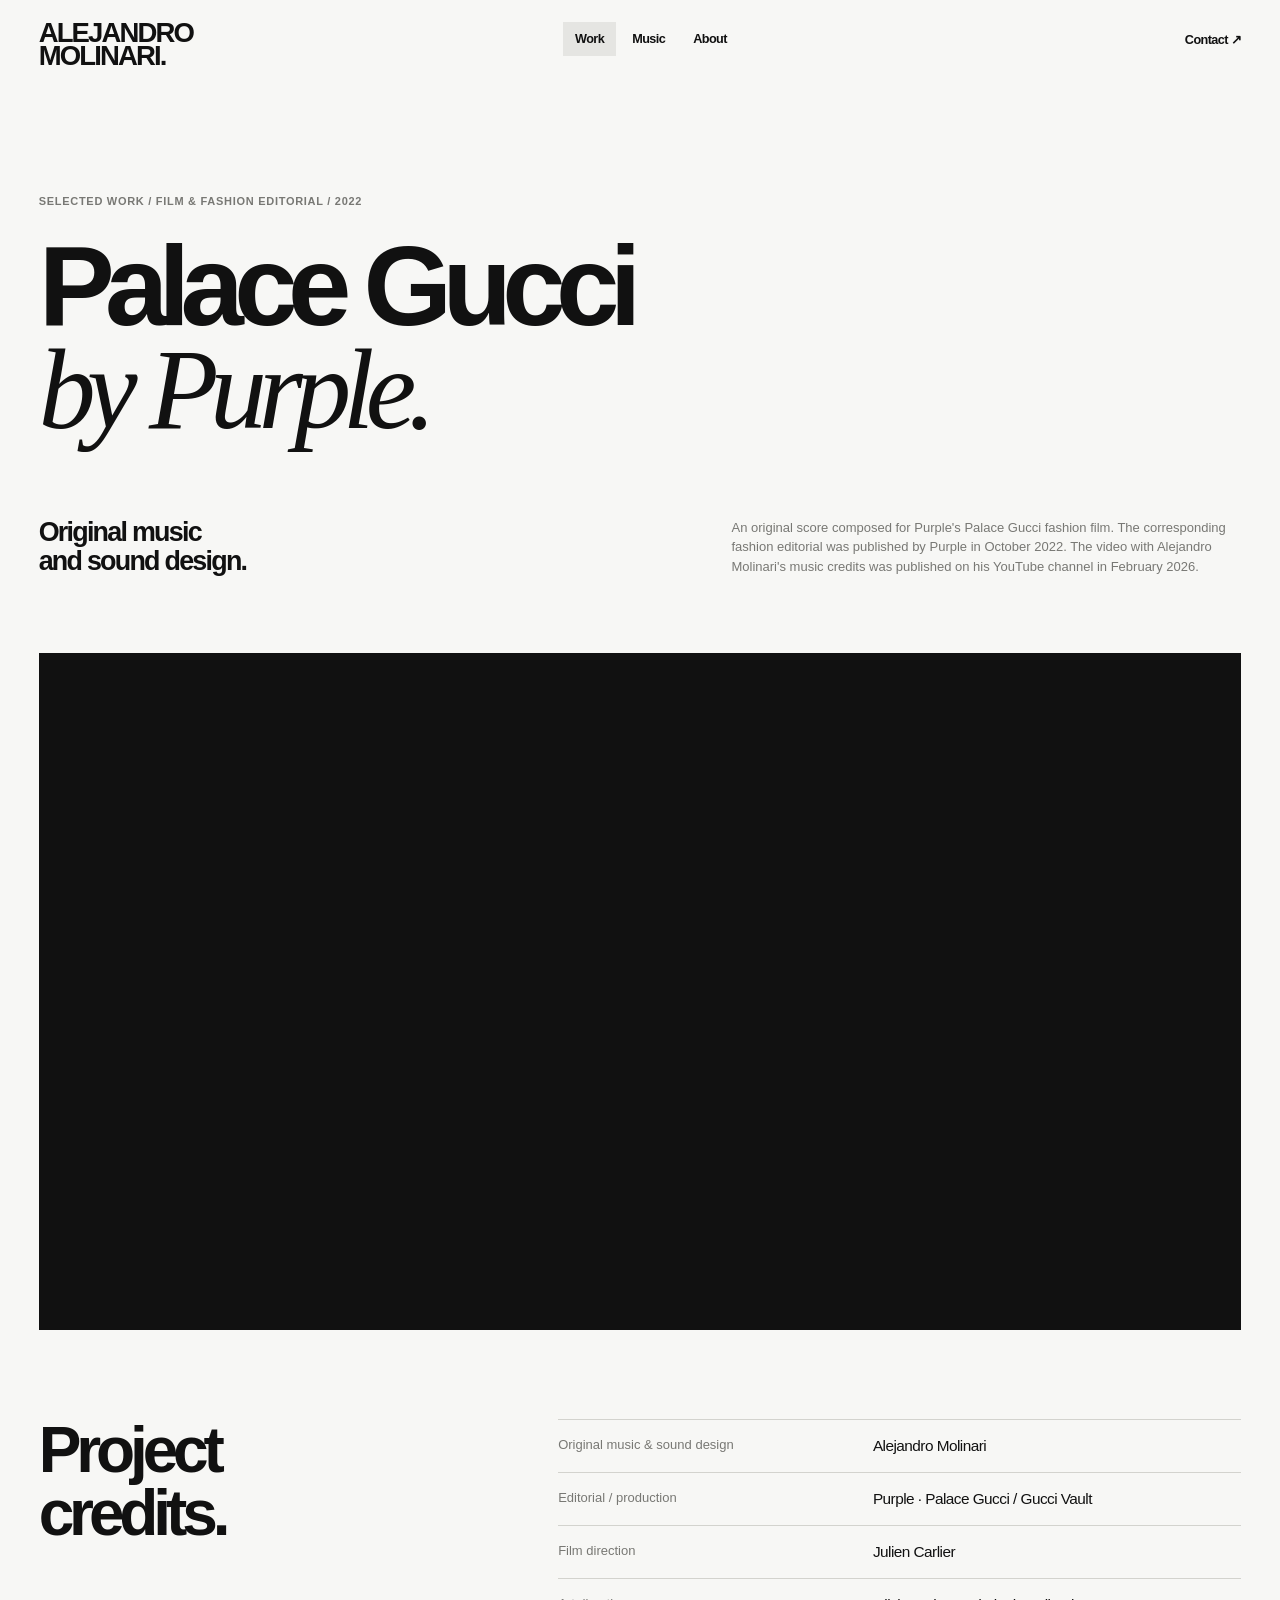
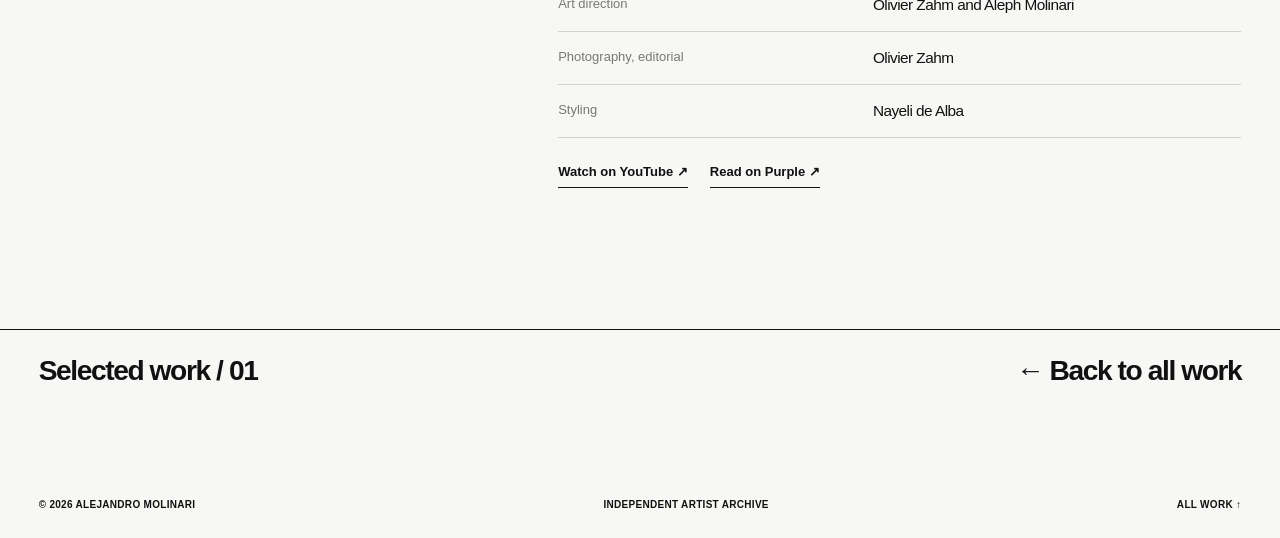
==== work/gucci-palace/index.html @ 015fc906 "Add Gucci and Victoria’s Secret film portfolios, 2026 Culto and Stay Low" ====
<!doctype html>
<html lang="en"><head>
<meta charset="utf-8"><meta name="viewport" content="width=device-width, initial-scale=1">
<meta name="theme-color" content="#f7f7f5"><title>Palace Gucci by Purple | Alejandro Molinari</title>
<meta name="description" content="Original music and sound design by Alejandro Molinari for the Palace Gucci by Purple fashion film.">
<link rel="icon" type="image/svg+xml" href="../../favicon.svg">
<link rel="stylesheet" href="../../styles.css">
</head><body>
<a class="skip-link" href="#main">Skip to content</a>
<header class="site-header"><a class="brand" href="../../#top">ALEJANDRO<br>MOLINARI<span class="brand-dot">.</span></a><nav class="main-nav" aria-label="Main navigation"><a class="nav-selected" href="../../#work">Work</a><a href="../../#music">Music</a><a href="../../#about">About</a></nav><a class="top-contact" href="../../#contact">Contact <span aria-hidden="true">↗</span></a></header>
<main id="main"><section class="detail-hero"><p class="detail-kicker">Selected work / Film &amp; fashion editorial / 2022</p><h1>Palace Gucci<br><span>by Purple.</span></h1><div class="detail-headline"><p>Original music<br>and sound design.</p><aside>An original score composed for Purple's Palace Gucci fashion film. The corresponding fashion editorial was published by Purple in October 2022. The video with Alejandro Molinari's music credits was published on his YouTube channel in February 2026.</aside></div></section>
<div class="detail-player"><iframe title="Palace Gucci by Purple — original music and sound design by Alejandro Molinari" src="https://www.youtube-nocookie.com/embed/DiAL4F3Uxm8?rel=0" loading="lazy" allow="accelerometer; encrypted-media; gyroscope; picture-in-picture; web-share" referrerpolicy="strict-origin-when-cross-origin" allowfullscreen></iframe></div>
<section class="detail-credit-wrap"><h2>Project<br>credits.</h2><div><dl class="detail-credit-list"><div><dt>Original music &amp; sound design</dt><dd>Alejandro Molinari</dd></div><div><dt>Editorial / production</dt><dd>Purple · Palace Gucci / Gucci Vault</dd></div><div><dt>Film direction</dt><dd>Julien Carlier</dd></div><div><dt>Art direction</dt><dd>Olivier Zahm and Aleph Molinari</dd></div><div><dt>Photography, editorial</dt><dd>Olivier Zahm</dd></div><div><dt>Styling</dt><dd>Nayeli de Alba</dd></div></dl><div class="detail-sources"><a href="https://www.youtube.com/watch?v=DiAL4F3Uxm8" rel="noopener noreferrer" target="_blank">Watch on YouTube ↗</a><a href="https://purple.fr/diary/palace-gucci-by-purple-for-gucci-vault-2/" rel="noopener noreferrer" target="_blank">Read on Purple ↗</a></div></div></section>
<div class="detail-return"><span>Selected work / 01</span><a href="../../#work">← Back to all work</a></div></main><footer class="site-footer"><span>© 2026 ALEJANDRO MOLINARI</span><span>INDEPENDENT ARTIST ARCHIVE</span><a href="../../#work">ALL WORK ↑</a></footer></body></html>
---- styles.css ----
/* ALEJANDRO MOLINARI · PERSONAL ARCHIVE · MOUTHWASH-INSPIRED EDITORIAL DIRECTION
   Neutral grotesk, open whitespace and edge-to-edge artwork; no third-party assets/fonts. */
:root{--paper:#f7f7f5;--ink:#111111;--muted:#787874;--line:#d3d3ce;--side:clamp(22px,3.02vw,58px);--gap:clamp(8px,.55vw,11px)}
*{box-sizing:border-box}html{scroll-behavior:smooth;scroll-padding-top:24px}body{margin:0;background:var(--paper);color:var(--ink);font-family:Arial,Helvetica,sans-serif;font-size:14px;-webkit-font-smoothing:antialiased}a{color:inherit;text-decoration:none}a:focus-visible,button:focus-visible{outline:2px solid #3030ec;outline-offset:4px}button{font:inherit}img{display:block;width:100%;height:100%;object-fit:cover}.skip-link{position:absolute;top:-5em;left:10px;background:var(--ink);color:white;padding:12px;z-index:100}.skip-link:focus{top:10px}.site-header{position:relative;z-index:3;display:grid;grid-template-columns:1.3fr 1fr .7fr;align-items:start;gap:24px;padding:22px var(--side) 0}.brand{display:inline-block;width:max-content;font-size:clamp(22px,2.15vw,38px);font-weight:900;letter-spacing:-.068em;line-height:.82}.brand-dot{color:var(--ink)}.main-nav{justify-self:start;display:flex;align-items:center;gap:4px}.main-nav a,.top-contact{font-size:clamp(12px,.99vw,16px);font-weight:750;letter-spacing:-.045em;padding:10px 12px}.main-nav a:hover,.main-nav a.nav-selected{background:#e5e5e2}.top-contact{justify-self:end;padding-right:0}.top-contact span{display:inline-block;transition:transform .2s}.top-contact:hover span{transform:translate(3px,-3px)}
.work-intro{padding:clamp(100px,11.25vw,190px) var(--side) clamp(116px,10.1vw,185px);display:grid;grid-template-columns:1.36fr 1fr .69fr;gap:24px;align-items:start;min-height:365px}.intro-title-block,.intro-description,.filters{min-width:0}.intro-overline{font-size:clamp(10px,.7vw,12px);font-weight:650;text-transform:uppercase;letter-spacing:.065em;color:var(--muted);margin:-26px 0 14px}.work-intro h1{font-size:clamp(28px,2.5vw,43px);font-weight:800;letter-spacing:-.075em;line-height:1;margin:0}.count{font-size:.33em;font-weight:500;letter-spacing:-.02em;vertical-align:top;padding-left:4px;color:var(--muted)}.intro-description{padding-top:0}.intro-description p{font-size:clamp(18px,1.65vw,28px);line-height:1.11;letter-spacing:-.065em;font-weight:650;margin:0 0 26px}.intro-description span{font-size:clamp(12px,.85vw,15px);color:#787873;letter-spacing:-.025em;line-height:1.35}.filters{display:grid;grid-template-columns:auto 1fr;gap:12px;font-size:12px}.filter-label{font-size:11px;font-weight:780}.filter-list{display:flex;flex-direction:column;align-items:flex-start;gap:0}.filter{border:0;background:none;color:#93938d;padding:0;margin-bottom:4px;cursor:pointer;line-height:1.15;text-align:left;font-size:clamp(13px,.96vw,16px);letter-spacing:-.03em}.filter:hover,.filter.active{color:#121212}.filter.active{font-weight:700}.filter.active::before{content:'● ';font-size:.62em;vertical-align:1px}
.work-section{padding:0 var(--side)}.project-grid{display:grid;grid-template-columns:repeat(3,minmax(0,1fr));column-gap:var(--gap);row-gap:clamp(46px,4.4vw,88px)}.project[hidden]{display:none!important}.project-media{width:100%;display:flex;position:relative;overflow:hidden;aspect-ratio:1.16;border-radius:1px;transition:background .2s}.project-media img{transition:transform .6s cubic-bezier(.2,.7,.2,1);object-position:center 44%}.project-media:hover img{transform:scale(1.035)}.media-arrow{display:block;position:absolute;right:18px;top:16px;color:white;font-size:26px;font-weight:400;opacity:0;transition:transform .2s,opacity .2s;filter:drop-shadow(0 1px 2px #1116)}.project-media:hover .media-arrow,.project-media:focus-visible .media-arrow{opacity:1;transform:translate(3px,-3px)}.image-caption{position:absolute;left:18px;bottom:17px;color:#ffffff;font-size:10px;letter-spacing:.08em;font-weight:700;text-shadow:0 2px 4px #0008}.project-info{padding:14px 3px 0;display:flex;justify-content:space-between;gap:16px}.project-info h2{margin:0 0 4px;font-size:clamp(15px,1.3vw,22px);letter-spacing:-.055em;line-height:1.08;font-weight:700}.project-info p{margin:0;color:var(--muted);font-size:clamp(11px,.85vw,14px);line-height:1.5}.project-info>span{font-size:clamp(10px,.7vw,13px);color:var(--muted);white-space:nowrap;flex:none;padding-top:3px}
.artwork-vogue{background:radial-gradient(circle at 82% 75%,#333f83 0,#172b62 35%,#111835 88%);color:#f4f3ec;flex-direction:column;justify-content:space-between;padding:28px 26px}.artwork-eyebrow{font-size:clamp(10px,.82vw,13px);font-weight:700;letter-spacing:.025em;line-height:1}.artwork-vogue-title{font-family:Georgia,'Times New Roman',serif;letter-spacing:-.07em;font-size:clamp(69px,7.8vw,144px);font-weight:400;line-height:.86;white-space:nowrap}.artwork-vogue-title span{display:inline-block;font-family:Arial,Helvetica,sans-serif;font-size:.21em;letter-spacing:-.06em;font-weight:700;vertical-align:top;margin-left:.3em}.artwork-footnote{font-size:clamp(10px,.7vw,13px);letter-spacing:.05em;line-height:1.35;font-weight:700}.artwork-purple{background:#d8dfc5;color:#131c0b;flex-direction:column;justify-content:space-between;padding:28px}.artwork-purple .artwork-eyebrow{font-size:clamp(11px,.78vw,14px)}.artwork-purple-number{font-weight:900;letter-spacing:-.11em;font-size:clamp(125px,14vw,275px);line-height:.8;white-space:nowrap;margin-left:-.04em}.artwork-purple-number span{display:block;margin-left:13%;}.artwork-purple-bottom{font-size:clamp(11px,1vw,16px);line-height:1.08;letter-spacing:-.045em;font-weight:800}.artwork-purple .media-arrow{color:#111}.artwork-culto{background:#f4f2ee;display:grid;place-items:center;padding:8% 19%}.artwork-culto img{object-fit:contain;filter:contrast(1.04)}.artwork-culto .media-arrow{color:#111;filter:none}.artwork-blue{background:#092f89}.artwork-blue img{object-position:center 42%}.artwork-red{background:#ff2109}.artwork-red img{object-position:center}.artwork-amber{background:#8d4408}.artwork-amber img{object-position:center 39%}.section-note{border-top:1px solid var(--line);padding:23px 0;margin-top:clamp(88px,8.9vw,140px);display:grid;grid-template-columns:1.36fr 1.69fr;gap:24px}.section-note span{font-size:11px;font-weight:800;letter-spacing:.035em}.section-note p{font-size:clamp(12px,.9vw,15px);color:var(--muted);line-height:1.4;margin:0;max-width:510px}
.horizontal-section{border-top:1px solid var(--ink);padding:26px var(--side) clamp(104px,10vw,190px);display:grid;grid-template-columns:1fr 1.5fr;gap:clamp(25px,4vw,80px)}.section-id>span{font-weight:800;font-size:12px;letter-spacing:.03em}.section-id h2{font-size:clamp(36px,5vw,86px);letter-spacing:-.089em;line-height:.98;margin:70px 0 0;font-weight:800}.section-intro{margin:68px 0 37px;font-size:clamp(17px,1.6vw,27px);font-weight:700;letter-spacing:-.055em}.music-list{border-top:1px solid var(--line)}.music-list a{display:grid;grid-template-columns:37px 1fr auto 24px;align-items:baseline;gap:8px;border-bottom:1px solid var(--line);padding:21px 0;transition:padding-left .2s}.music-list a:hover{padding-left:8px}.number{font-size:11px;color:var(--muted);vertical-align:baseline}.track-title{font-size:clamp(18px,1.75vw,31px);font-weight:650;letter-spacing:-.06em;line-height:1.1}.track-title small{font-size:.43em;color:var(--muted);font-weight:450;white-space:nowrap;letter-spacing:-.02em}.track-meta{font-size:12px;color:var(--muted);white-space:nowrap}.arrow{font-size:20px}.underlined-link{display:inline-flex;gap:60px;justify-content:space-between;padding:16px 0 7px;border-bottom:1px solid var(--ink);font-size:14px;font-weight:700;margin-top:40px}.about-content{padding-top:68px}.about-lead{margin:0 0 90px;max-width:900px;font-size:clamp(28px,3.55vw,60px);font-weight:650;letter-spacing:-.069em;line-height:1.08}.about-columns{display:grid;grid-template-columns:1fr 1fr;gap:40px}.about-columns p{font-size:clamp(15px,1.24vw,21px);letter-spacing:-.033em;line-height:1.4;margin:0}.about-columns a{text-decoration:underline;text-underline-offset:4px}
.contact-section{background:#111;color:#f7f7f5;padding:30px var(--side) 55px;margin-top:25px}.contact-top{display:flex;justify-content:space-between;font-size:11px;font-weight:780}.contact-section h2{font-size:clamp(100px,15.7vw,285px);font-weight:800;letter-spacing:-.11em;line-height:.9;margin:clamp(110px,10vw,200px) 0 clamp(110px,11vw,230px);white-space:nowrap}.contact-section h2 span{color:#b1b1ac}.contact-bottom{display:flex;justify-content:space-between;align-items:end;gap:30px}.contact-bottom p{font-size:clamp(18px,1.6vw,30px);letter-spacing:-.05em;line-height:1.1;font-weight:650;margin:0}.contact-list{display:grid;grid-template-columns:repeat(3,1fr);gap:clamp(24px,5vw,100px);font-size:15px;font-weight:650}.contact-list a{display:inline-flex;justify-content:space-between;gap:26px;border-bottom:1px solid #585853;padding-bottom:10px;min-width:130px}.contact-list a:hover{border-bottom-color:#f7f7f5}.site-footer{padding:22px var(--side) 28px;display:flex;justify-content:space-between;gap:20px;font-size:10px;font-weight:750;letter-spacing:.03em}.site-footer a:hover{text-decoration:underline}
@media(max-width:1050px){.site-header{grid-template-columns:1fr auto auto;gap:15px}.work-intro{grid-template-columns:1fr 1fr .65fr}.artwork-vogue{padding:17px}.artwork-vogue-title{font-size:clamp(62px,8vw,99px)}.artwork-purple{padding:18px}.artwork-purple-number{font-size:clamp(110px,15vw,180px)}.project-info{flex-wrap:wrap;gap:5px}.section-id h2{font-size:clamp(40px,5vw,70px)}}
@media(max-width:760px){:root{--side:20px;--gap:8px}.site-header{padding-top:19px;grid-template-columns:1fr auto;grid-template-areas:'logo contact' 'nav nav';row-gap:23px}.brand{grid-area:logo;font-size:29px}.main-nav{grid-area:nav;justify-self:start;gap:0;margin-left:-9px}.main-nav a{font-size:14px;padding:9px}.top-contact{grid-area:contact;font-size:14px;padding:8px 0}.work-intro{padding:105px var(--side) 67px;grid-template-columns:1fr 1fr;gap:33px 16px;min-height:initial}.intro-overline{font-size:9px;margin-bottom:10px;margin-top:-17px}.work-intro h1{font-size:31px}.intro-description{align-self:center}.intro-description p{font-size:18px;margin-bottom:12px}.intro-description span{font-size:12px}.filters{grid-column:1/-1;display:flex;gap:16px;align-items:center;border-top:1px solid var(--line);padding-top:14px}.filter-list{flex-direction:row;flex-wrap:wrap;gap:0 18px}.filter{font-size:13px;margin:0}.project-grid{grid-template-columns:repeat(2,minmax(0,1fr));row-gap:41px}.project-media{aspect-ratio:.93}.project-info h2{font-size:17px}.project-info>span{font-size:10px}.project-info p{font-size:11px}.artwork-vogue{padding:16px}.artwork-vogue-title{font-size:clamp(58px,10vw,100px)}.artwork-purple{padding:15px}.artwork-purple-number{font-size:clamp(100px,17vw,175px)}.artwork-purple-bottom{font-size:11px}.artwork-culto{padding:7%}.image-caption{font-size:8px}.section-note{margin-top:90px;grid-template-columns:1fr;gap:12px}.horizontal-section{padding:26px var(--side) 96px;grid-template-columns:1fr;gap:24px}.section-id h2{margin-top:28px;font-size:clamp(47px,9vw,75px)}.section-intro{margin:14px 0 29px}.about-content{padding-top:6px}.about-lead{margin-bottom:36px}.about-columns{gap:24px}.contact-section h2{font-size:clamp(84px,16vw,150px);margin:110px 0 120px}.contact-list{gap:15px}.contact-list a{min-width:80px}.site-footer{flex-wrap:wrap;font-size:9px}}
@media(max-width:490px){.site-header{row-gap:17px}.brand{font-size:25px}.work-intro{padding-top:84px;grid-template-columns:1fr 1fr;gap:25px 9px}.work-intro h1{font-size:26px}.intro-description p{font-size:15px}.intro-description span{font-size:10px}.filter-list{gap:8px 13px}.filter{font-size:12px}.project-grid{grid-template-columns:1fr;row-gap:46px}.project-media{aspect-ratio:1.17}.artwork-vogue{padding:24px}.artwork-vogue-title{font-size:clamp(92px,21vw,125px)}.artwork-purple{padding:25px}.artwork-purple-number{font-size:clamp(155px,34vw,225px)}.project-info h2{font-size:20px}.project-info p{font-size:13px}.project-info>span{font-size:11px}.image-caption{font-size:10px}.section-note{margin-top:84px}.section-id h2{font-size:50px}.music-list a{grid-template-columns:24px 1fr 19px;gap:6px;padding:19px 0}.track-title{font-size:21px}.track-title small{display:block;margin-top:5px;font-size:10px}.track-meta{display:none}.about-lead{font-size:32px}.about-columns{grid-template-columns:1fr;gap:18px}.about-columns p{font-size:17px}.contact-section{padding-top:23px;padding-bottom:39px}.contact-section h2{font-size:clamp(66px,17vw,98px);margin:125px 0 150px}.contact-bottom{display:block}.contact-bottom p{font-size:21px;margin-bottom:45px}.contact-list{grid-template-columns:1fr;gap:20px}.contact-list a{font-size:17px}.site-footer{gap:9px}.site-footer span:nth-child(2){display:none}}
@media(prefers-reduced-motion:reduce){*,*::before,*::after{scroll-behavior:auto!important;transition:none!important;animation:none!important}}

/* Commissioned film portfolio cards: preserve the original editorial grid. */
.artwork-gucci,.artwork-victoria,.artwork-stay{flex-direction:column;justify-content:space-between;padding:clamp(18px,1.65vw,31px)}
.artwork-gucci{color:#f5f3ed;background-color:#202125;background-image:linear-gradient(180deg,rgba(0,0,0,.65),rgba(0,0,0,.08) 42%,rgba(0,0,0,.78)),url('https://i.ytimg.com/vi/DiAL4F3Uxm8/hqdefault.jpg');background-position:center;background-size:cover}
.artwork-gucci-title{font-family:Georgia,'Times New Roman',serif;font-size:clamp(58px,5.8vw,110px);font-weight:400;line-height:.89;letter-spacing:-.085em}
.artwork-gucci-title strong{font-weight:400;font-style:italic}
.artwork-gucci-foot,.artwork-victoria-foot,.artwork-stay-foot{display:flex;justify-content:space-between;align-items:end;gap:10px;font-size:clamp(10px,.73vw,13px);font-weight:730;line-height:1.2;letter-spacing:.02em}
.artwork-gucci-foot span,.artwork-victoria-foot span,.artwork-stay-foot span{font-size:25px;font-weight:400;line-height:.5}
.artwork-victoria{color:#fff8f4;background-color:#78655b;background-image:linear-gradient(180deg,rgba(27,19,20,.6),transparent 40%,rgba(26,19,25,.78)),url('https://i.ytimg.com/vi/Jcr2RBxFmLQ/hqdefault.jpg');background-position:center;background-size:cover}
.artwork-victoria-title{font-family:Georgia,'Times New Roman',serif;font-size:clamp(44px,4.9vw,88px);font-weight:400;letter-spacing:-.065em;line-height:.94}
.artwork-stay{color:#d8e3de;background:linear-gradient(155deg,#192121 4%,#435853 54%,#111818 100%);position:relative}
.artwork-stay::after{content:'';position:absolute;inset:0;background:repeating-linear-gradient(110deg,transparent 0,transparent 34px,rgba(255,255,255,.035) 35px,transparent 36px);pointer-events:none}
.artwork-stay-title{font-size:clamp(82px,7.9vw,152px);font-weight:900;letter-spacing:-.092em;line-height:.78}
.artwork-stay-title span{color:#9aada5}
@media(max-width:760px){.artwork-gucci,.artwork-victoria,.artwork-stay{padding:18px}.artwork-gucci-title{font-size:clamp(50px,9vw,90px)}.artwork-victoria-title{font-size:clamp(39px,6.6vw,72px)}.artwork-stay-title{font-size:clamp(80px,12vw,125px)}}
@media(max-width:490px){.artwork-gucci,.artwork-victoria,.artwork-stay{padding:25px}.artwork-gucci-title{font-size:clamp(64px,17vw,108px)}.artwork-victoria-title{font-size:clamp(48px,13vw,78px)}.artwork-stay-title{font-size:clamp(100px,22vw,156px)}}

/* Selected film detail pages. */
.detail-hero{padding:clamp(80px,10vw,180px) var(--side) clamp(45px,6vw,105px)}
.detail-hero .detail-kicker{font-size:11px;text-transform:uppercase;font-weight:750;letter-spacing:.065em;color:var(--muted);margin:0 0 28px}
.detail-hero h1{font-size:clamp(58px,8.9vw,155px);letter-spacing:-.085em;line-height:.9;font-weight:800;margin:0}
.detail-hero h1 span{font-weight:400;font-family:Georgia,'Times New Roman',serif;letter-spacing:-.075em;font-style:italic}
.detail-headline{margin-top:clamp(45px,6vw,94px);display:grid;grid-template-columns:1.3fr 1fr;gap:30px}
.detail-headline p{font-size:clamp(22px,2.1vw,37px);letter-spacing:-.065em;line-height:1.09;font-weight:650;margin:0}
.detail-headline aside{font-size:clamp(13px,.95vw,16px);color:var(--muted);line-height:1.5;max-width:510px}
.detail-player{margin:0 var(--side);width:calc(100% - 2 * var(--side));aspect-ratio:16 / 9;background:#111;overflow:hidden}
.detail-player iframe{display:block;width:100%;height:100%;border:0}
.detail-credit-wrap{padding:clamp(65px,7vw,122px) var(--side) clamp(110px,11vw,190px);display:grid;grid-template-columns:1fr 1.5fr;gap:clamp(25px,5vw,100px)}
.detail-credit-wrap h2{font-size:clamp(35px,5vw,82px);letter-spacing:-.08em;line-height:.98;margin:0;font-weight:780}
.detail-credit-list{margin:0;border-top:1px solid var(--line)}
.detail-credit-list div{border-bottom:1px solid var(--line);display:grid;grid-template-columns:minmax(130px,.8fr) 1fr;gap:20px;padding:17px 0}
.detail-credit-list dt{color:var(--muted);font-size:13px}
.detail-credit-list dd{font-size:clamp(15px,1.2vw,21px);margin:0;letter-spacing:-.035em}
.detail-sources{margin-top:26px;display:flex;flex-wrap:wrap;gap:22px}
.detail-sources a{font-size:13px;font-weight:700;border-bottom:1px solid var(--ink);padding-bottom:8px}
.detail-return{border-top:1px solid var(--ink);padding:25px var(--side) 90px;display:flex;justify-content:space-between;font-size:clamp(18px,2.2vw,33px);font-weight:730;letter-spacing:-.05em}
.detail-return a:hover{text-decoration:underline}
@media(max-width:760px){.detail-hero{padding-top:82px}.detail-hero h1{font-size:clamp(54px,11vw,95px)}.detail-headline{grid-template-columns:1fr;gap:18px;margin-top:36px}.detail-credit-wrap{grid-template-columns:1fr;gap:35px}.detail-credit-list div{grid-template-columns:1fr 1.3fr}}
@media(max-width:490px){.detail-hero h1{font-size:clamp(49px,13vw,73px)}.detail-headline p{font-size:25px}.detail-credit-list div{grid-template-columns:1fr;gap:5px}.detail-return{gap:20px;flex-direction:column}}
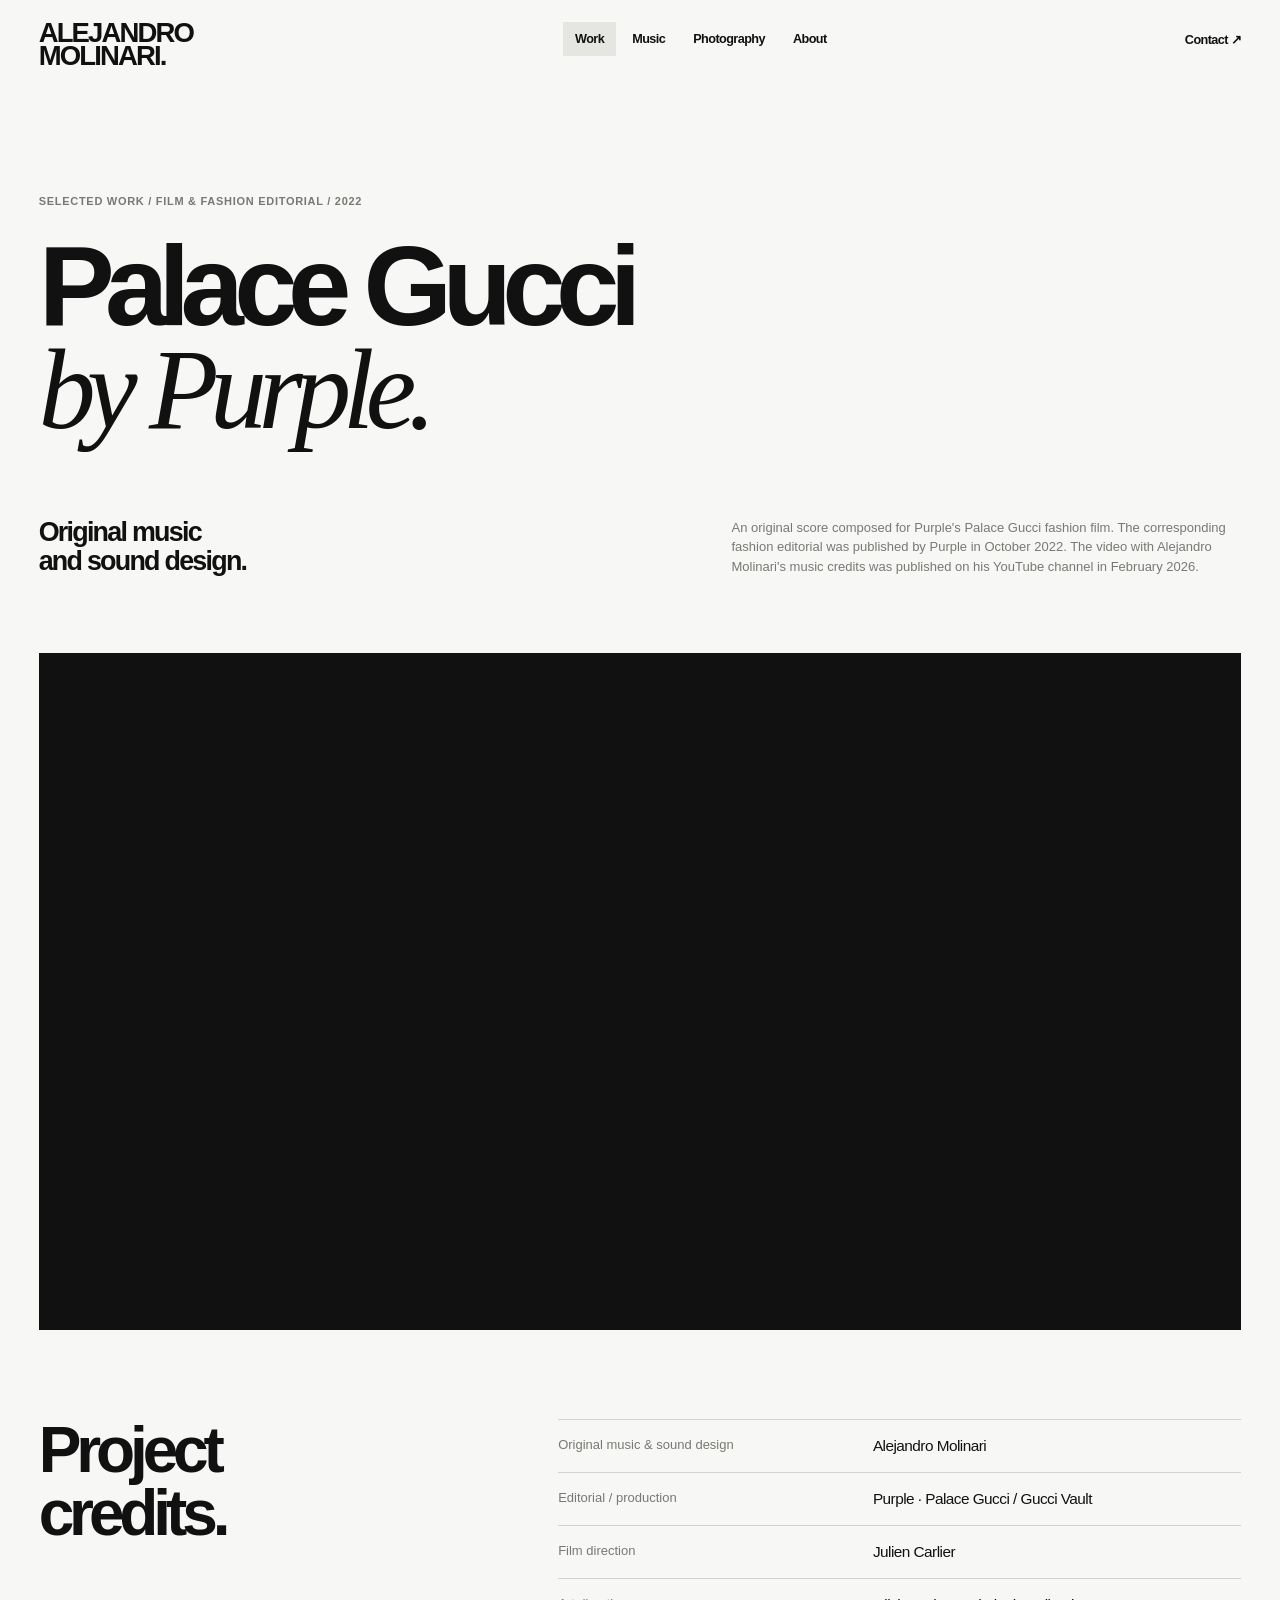
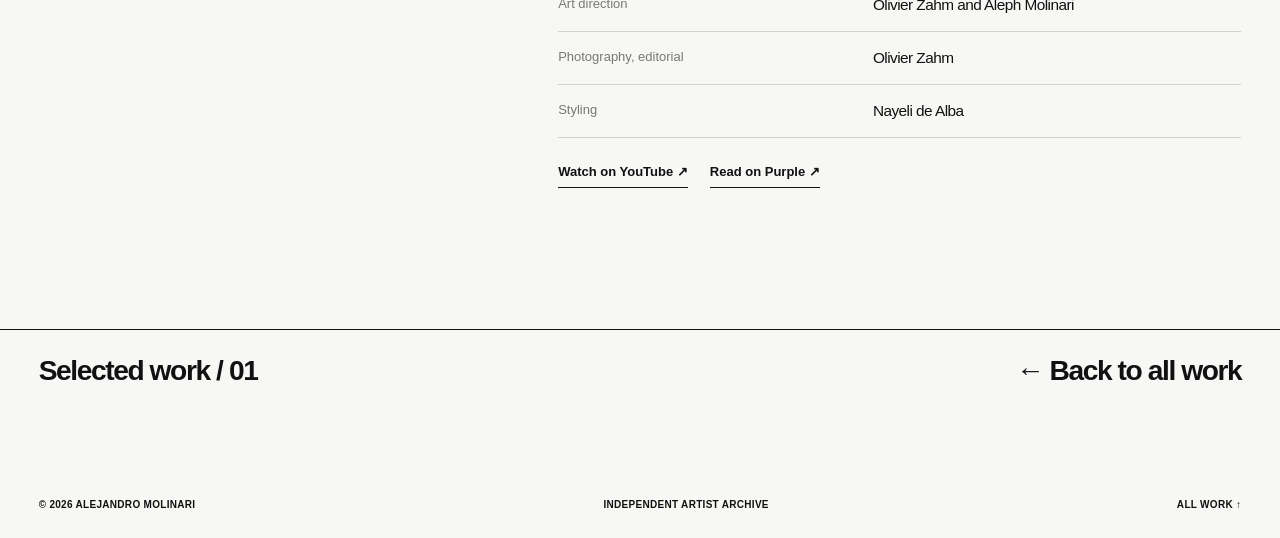
==== commit f8b58dec: "Add photography portfolio links and Victoria's Secret campaign artwork" ====
--- a/work/gucci-palace/index.html
+++ b/work/gucci-palace/index.html
@@ -3,11 +3,14 @@
 <meta charset="utf-8"><meta name="viewport" content="width=device-width, initial-scale=1">
 <meta name="theme-color" content="#f7f7f5"><title>Palace Gucci by Purple | Alejandro Molinari</title>
 <meta name="description" content="Original music and sound design by Alejandro Molinari for the Palace Gucci by Purple fashion film.">
-<link rel="icon" type="image/svg+xml" href="../../favicon.svg">
+<link rel="icon" href="/favicon.ico?v=am-20261021" sizes="any">
+<link rel="icon" type="image/png" sizes="32x32" href="/favicon-32x32.png?v=am-20261021">
+<link rel="icon" type="image/svg+xml" href="/favicon.svg?v=am-20261021">
+<link rel="apple-touch-icon" sizes="180x180" href="/apple-touch-icon.png?v=am-20261021">
 <link rel="stylesheet" href="../../styles.css">
 </head><body>
 <a class="skip-link" href="#main">Skip to content</a>
-<header class="site-header"><a class="brand" href="../../#top">ALEJANDRO<br>MOLINARI<span class="brand-dot">.</span></a><nav class="main-nav" aria-label="Main navigation"><a class="nav-selected" href="../../#work">Work</a><a href="../../#music">Music</a><a href="../../#about">About</a></nav><a class="top-contact" href="../../#contact">Contact <span aria-hidden="true">↗</span></a></header>
+<header class="site-header"><a class="brand" href="../../#top">ALEJANDRO<br>MOLINARI<span class="brand-dot">.</span></a><nav class="main-nav" aria-label="Main navigation"><a class="nav-selected" href="../../#work">Work</a><a href="../../#music">Music</a><a href="https://parallelvisionlabel.com/photography/" target="_blank" rel="noopener noreferrer">Photography</a><a href="../../#about">About</a></nav><a class="top-contact" href="../../#contact">Contact <span aria-hidden="true">↗</span></a></header>
 <main id="main"><section class="detail-hero"><p class="detail-kicker">Selected work / Film &amp; fashion editorial / 2022</p><h1>Palace Gucci<br><span>by Purple.</span></h1><div class="detail-headline"><p>Original music<br>and sound design.</p><aside>An original score composed for Purple's Palace Gucci fashion film. The corresponding fashion editorial was published by Purple in October 2022. The video with Alejandro Molinari's music credits was published on his YouTube channel in February 2026.</aside></div></section>
 <div class="detail-player"><iframe title="Palace Gucci by Purple — original music and sound design by Alejandro Molinari" src="https://www.youtube-nocookie.com/embed/DiAL4F3Uxm8?rel=0" loading="lazy" allow="accelerometer; encrypted-media; gyroscope; picture-in-picture; web-share" referrerpolicy="strict-origin-when-cross-origin" allowfullscreen></iframe></div>
 <section class="detail-credit-wrap"><h2>Project<br>credits.</h2><div><dl class="detail-credit-list"><div><dt>Original music &amp; sound design</dt><dd>Alejandro Molinari</dd></div><div><dt>Editorial / production</dt><dd>Purple · Palace Gucci / Gucci Vault</dd></div><div><dt>Film direction</dt><dd>Julien Carlier</dd></div><div><dt>Art direction</dt><dd>Olivier Zahm and Aleph Molinari</dd></div><div><dt>Photography, editorial</dt><dd>Olivier Zahm</dd></div><div><dt>Styling</dt><dd>Nayeli de Alba</dd></div></dl><div class="detail-sources"><a href="https://www.youtube.com/watch?v=DiAL4F3Uxm8" rel="noopener noreferrer" target="_blank">Watch on YouTube ↗</a><a href="https://purple.fr/diary/palace-gucci-by-purple-for-gucci-vault-2/" rel="noopener noreferrer" target="_blank">Read on Purple ↗</a></div></div></section>
--- a/styles.css
+++ b/styles.css
@@ -19,7 +19,9 @@
 .artwork-gucci-title strong{font-weight:400;font-style:italic}
 .artwork-gucci-foot,.artwork-victoria-foot,.artwork-stay-foot{display:flex;justify-content:space-between;align-items:end;gap:10px;font-size:clamp(10px,.73vw,13px);font-weight:730;line-height:1.2;letter-spacing:.02em}
 .artwork-gucci-foot span,.artwork-victoria-foot span,.artwork-stay-foot span{font-size:25px;font-weight:400;line-height:.5}
-.artwork-victoria{color:#fff8f4;background-color:#78655b;background-image:linear-gradient(180deg,rgba(27,19,20,.6),transparent 40%,rgba(26,19,25,.78)),url('https://i.ytimg.com/vi/Jcr2RBxFmLQ/hqdefault.jpg');background-position:center;background-size:cover}
+.artwork-victoria{color:#fff8f4;background-color:#78655b;background-image:url('assets/victoria-secret-portfolio-2026.avif');background-position:center;background-size:cover}
+/* The approved cover already contains these exact labels; keep semantic HTML without double-rendering the text. */
+.artwork-victoria>.artwork-eyebrow,.artwork-victoria>.artwork-victoria-title,.artwork-victoria>.artwork-victoria-foot{opacity:0}
 .artwork-victoria-title{font-family:Georgia,'Times New Roman',serif;font-size:clamp(44px,4.9vw,88px);font-weight:400;letter-spacing:-.065em;line-height:.94}
 .artwork-stay{color:#d8e3de;background:linear-gradient(155deg,#192121 4%,#435853 54%,#111818 100%);position:relative}
 .artwork-stay::after{content:'';position:absolute;inset:0;background:repeating-linear-gradient(110deg,transparent 0,transparent 34px,rgba(255,255,255,.035) 35px,transparent 36px);pointer-events:none}
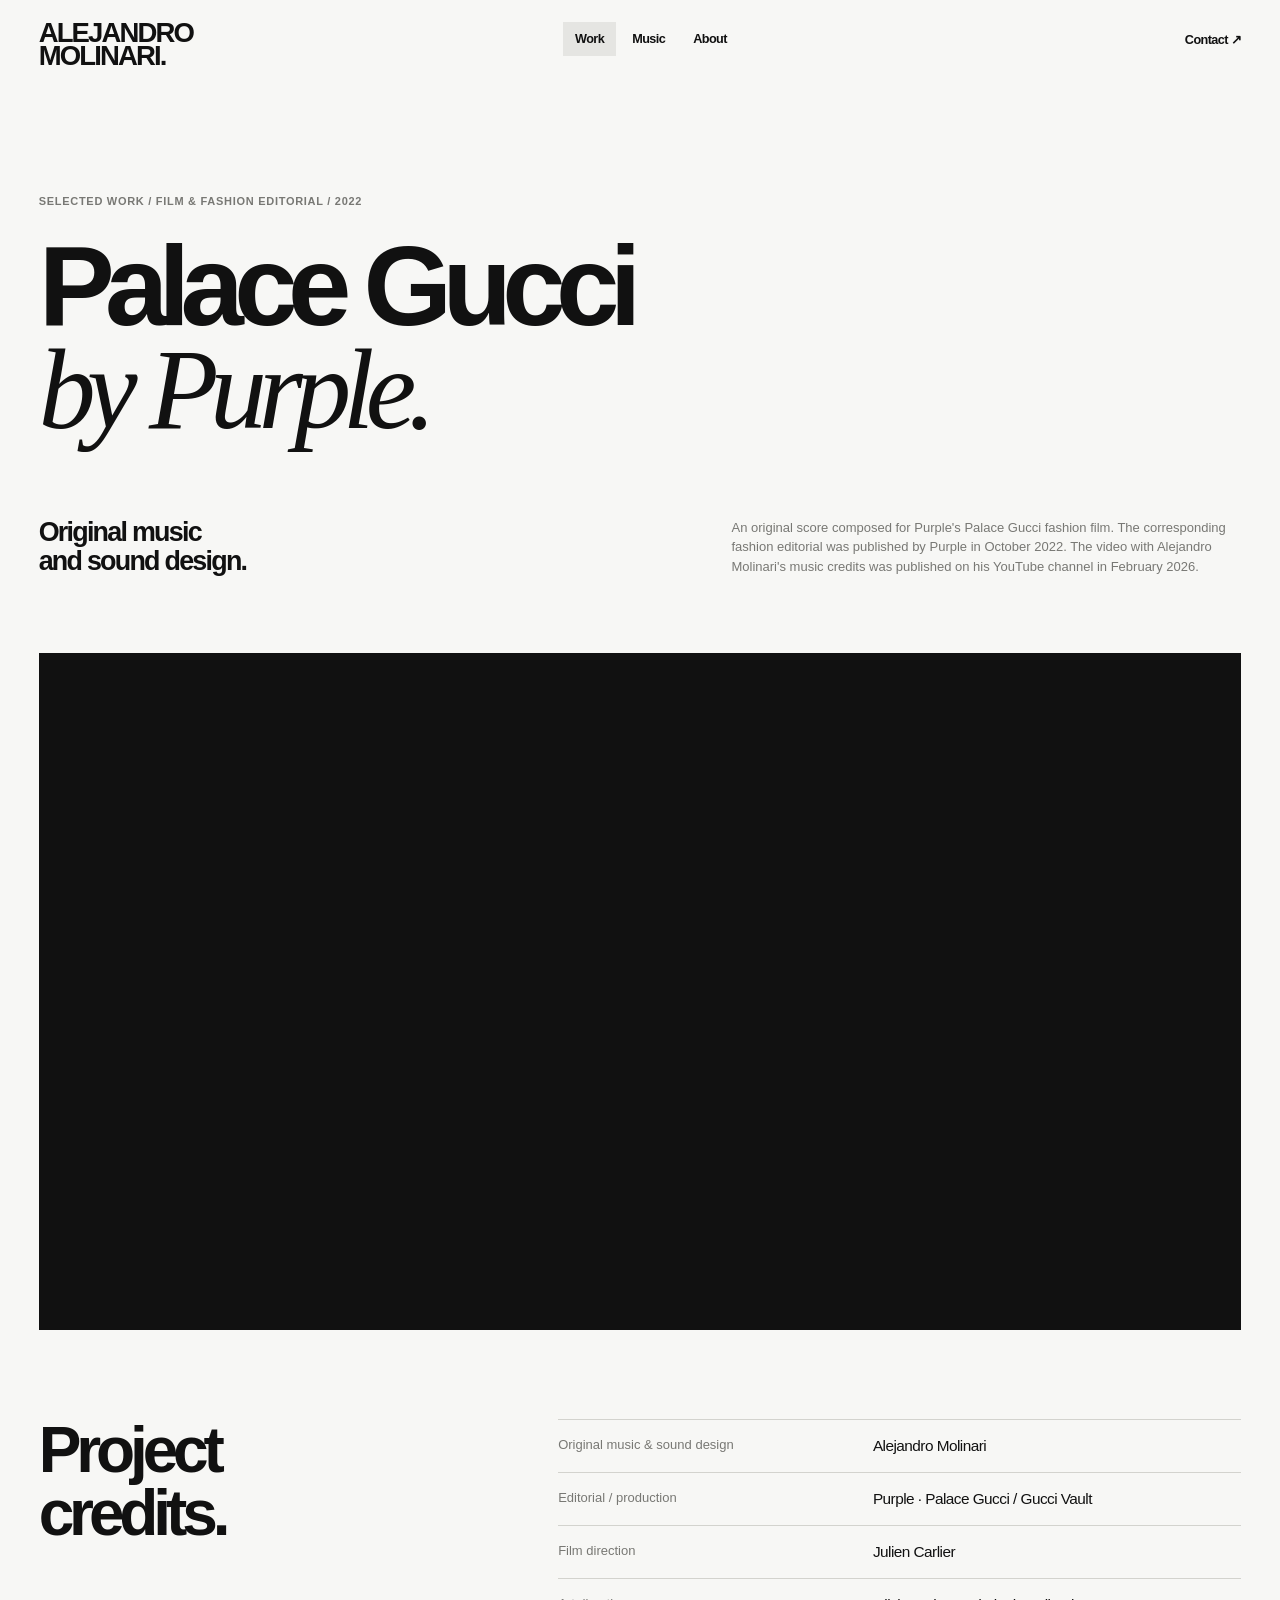
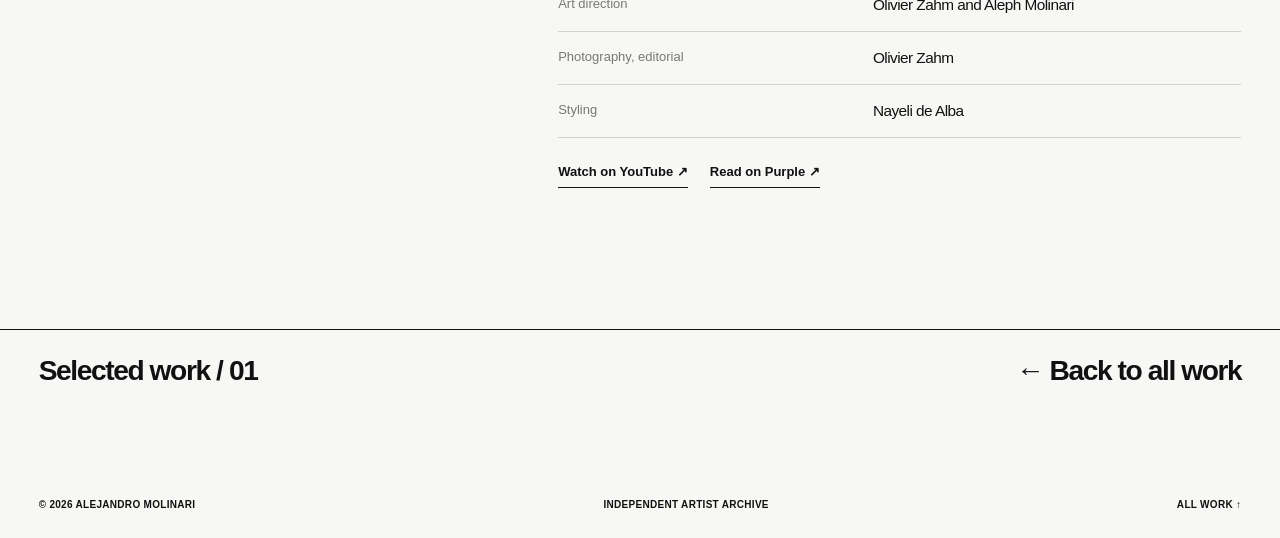
==== commit 0acb0bfc: "Hide Photography and restore authentic editorial artwork" ====
--- a/work/gucci-palace/index.html
+++ b/work/gucci-palace/index.html
@@ -10,7 +10,7 @@
 <link rel="stylesheet" href="../../styles.css">
 </head><body>
 <a class="skip-link" href="#main">Skip to content</a>
-<header class="site-header"><a class="brand" href="../../#top">ALEJANDRO<br>MOLINARI<span class="brand-dot">.</span></a><nav class="main-nav" aria-label="Main navigation"><a class="nav-selected" href="../../#work">Work</a><a href="../../#music">Music</a><a href="https://parallelvisionlabel.com/photography/" target="_blank" rel="noopener noreferrer">Photography</a><a href="../../#about">About</a></nav><a class="top-contact" href="../../#contact">Contact <span aria-hidden="true">↗</span></a></header>
+<header class="site-header"><a class="brand" href="../../#top">ALEJANDRO<br>MOLINARI<span class="brand-dot">.</span></a><nav class="main-nav" aria-label="Main navigation"><a class="nav-selected" href="../../#work">Work</a><a href="../../#music">Music</a><!-- PHOTOGRAPHY_PAUSED_20261025: restore nav link from docs/photography-paused.md --><a href="../../#about">About</a></nav><a class="top-contact" href="../../#contact">Contact <span aria-hidden="true">↗</span></a></header>
 <main id="main"><section class="detail-hero"><p class="detail-kicker">Selected work / Film &amp; fashion editorial / 2022</p><h1>Palace Gucci<br><span>by Purple.</span></h1><div class="detail-headline"><p>Original music<br>and sound design.</p><aside>An original score composed for Purple's Palace Gucci fashion film. The corresponding fashion editorial was published by Purple in October 2022. The video with Alejandro Molinari's music credits was published on his YouTube channel in February 2026.</aside></div></section>
 <div class="detail-player"><iframe title="Palace Gucci by Purple — original music and sound design by Alejandro Molinari" src="https://www.youtube-nocookie.com/embed/DiAL4F3Uxm8?rel=0" loading="lazy" allow="accelerometer; encrypted-media; gyroscope; picture-in-picture; web-share" referrerpolicy="strict-origin-when-cross-origin" allowfullscreen></iframe></div>
 <section class="detail-credit-wrap"><h2>Project<br>credits.</h2><div><dl class="detail-credit-list"><div><dt>Original music &amp; sound design</dt><dd>Alejandro Molinari</dd></div><div><dt>Editorial / production</dt><dd>Purple · Palace Gucci / Gucci Vault</dd></div><div><dt>Film direction</dt><dd>Julien Carlier</dd></div><div><dt>Art direction</dt><dd>Olivier Zahm and Aleph Molinari</dd></div><div><dt>Photography, editorial</dt><dd>Olivier Zahm</dd></div><div><dt>Styling</dt><dd>Nayeli de Alba</dd></div></dl><div class="detail-sources"><a href="https://www.youtube.com/watch?v=DiAL4F3Uxm8" rel="noopener noreferrer" target="_blank">Watch on YouTube ↗</a><a href="https://purple.fr/diary/palace-gucci-by-purple-for-gucci-vault-2/" rel="noopener noreferrer" target="_blank">Read on Purple ↗</a></div></div></section>
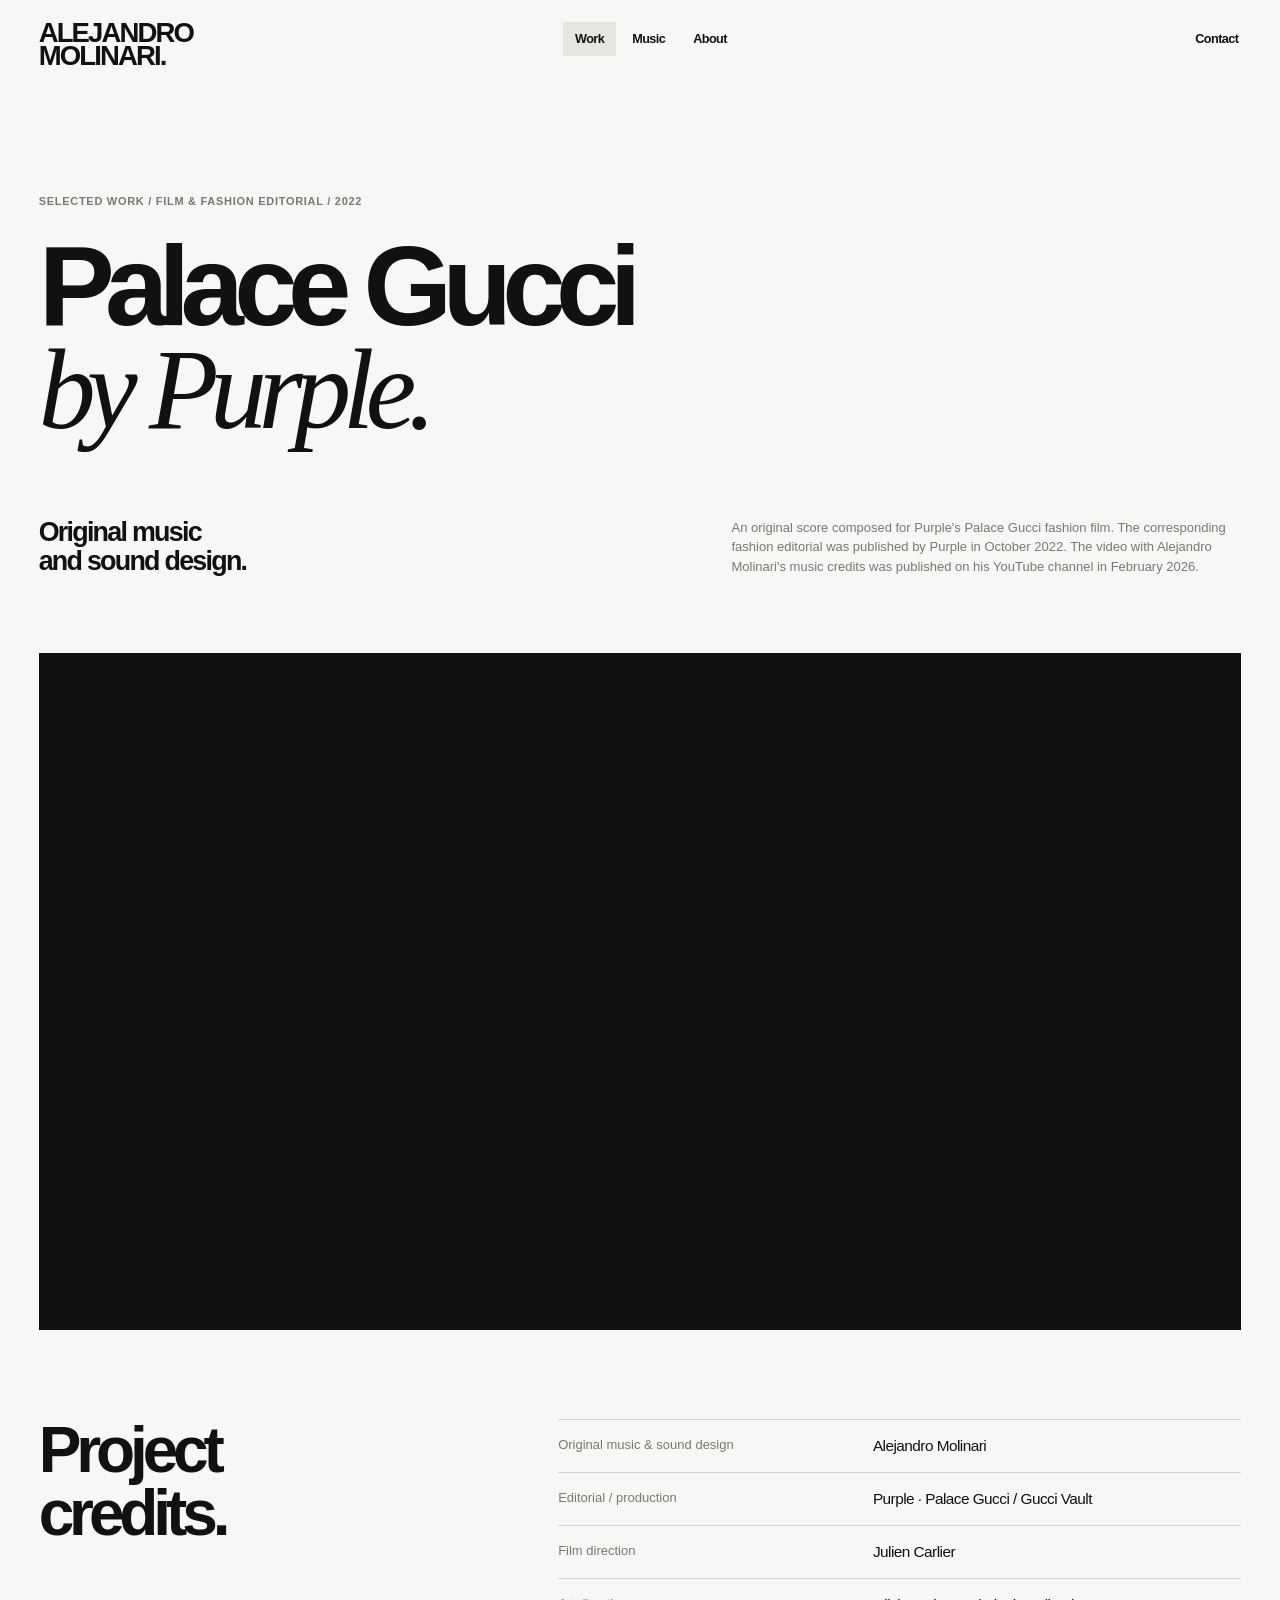
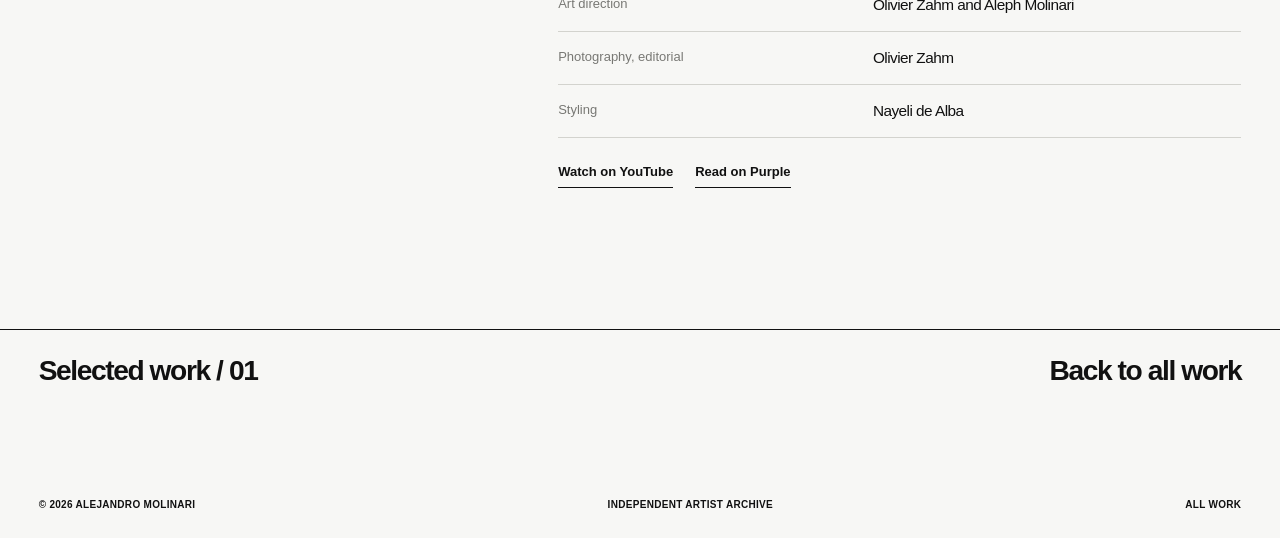
==== commit f590471e: "Replace iOS emoji link arrows with decorative nontext markers" ====
--- a/work/gucci-palace/index.html
+++ b/work/gucci-palace/index.html
@@ -7,11 +7,11 @@
 <link rel="icon" type="image/png" sizes="32x32" href="/favicon-32x32.png?v=am-20261021">
 <link rel="icon" type="image/svg+xml" href="/favicon.svg?v=am-20261021">
 <link rel="apple-touch-icon" sizes="180x180" href="/apple-touch-icon.png?v=am-20261021">
-<link rel="stylesheet" href="../../styles.css">
+<link rel="stylesheet" href="../../styles.css?v=20261025-mobile-arrows">
 </head><body>
 <a class="skip-link" href="#main">Skip to content</a>
-<header class="site-header"><a class="brand" href="../../#top">ALEJANDRO<br>MOLINARI<span class="brand-dot">.</span></a><nav class="main-nav" aria-label="Main navigation"><a class="nav-selected" href="../../#work">Work</a><a href="../../#music">Music</a><!-- PHOTOGRAPHY_PAUSED_20261025: restore nav link from docs/photography-paused.md --><a href="../../#about">About</a></nav><a class="top-contact" href="../../#contact">Contact <span aria-hidden="true">↗</span></a></header>
+<header class="site-header"><a class="brand" href="../../#top">ALEJANDRO<br>MOLINARI<span class="brand-dot">.</span></a><nav class="main-nav" aria-label="Main navigation"><a class="nav-selected" href="../../#work">Work</a><a href="../../#music">Music</a><!-- PHOTOGRAPHY_PAUSED_20261025: restore nav link from docs/photography-paused.md --><a href="../../#about">About</a></nav><a class="top-contact" href="../../#contact">Contact <span aria-hidden="true" class="ui-external-icon"></span></a></header>
 <main id="main"><section class="detail-hero"><p class="detail-kicker">Selected work / Film &amp; fashion editorial / 2022</p><h1>Palace Gucci<br><span>by Purple.</span></h1><div class="detail-headline"><p>Original music<br>and sound design.</p><aside>An original score composed for Purple's Palace Gucci fashion film. The corresponding fashion editorial was published by Purple in October 2022. The video with Alejandro Molinari's music credits was published on his YouTube channel in February 2026.</aside></div></section>
 <div class="detail-player"><iframe title="Palace Gucci by Purple — original music and sound design by Alejandro Molinari" src="https://www.youtube-nocookie.com/embed/DiAL4F3Uxm8?rel=0" loading="lazy" allow="accelerometer; encrypted-media; gyroscope; picture-in-picture; web-share" referrerpolicy="strict-origin-when-cross-origin" allowfullscreen></iframe></div>
-<section class="detail-credit-wrap"><h2>Project<br>credits.</h2><div><dl class="detail-credit-list"><div><dt>Original music &amp; sound design</dt><dd>Alejandro Molinari</dd></div><div><dt>Editorial / production</dt><dd>Purple · Palace Gucci / Gucci Vault</dd></div><div><dt>Film direction</dt><dd>Julien Carlier</dd></div><div><dt>Art direction</dt><dd>Olivier Zahm and Aleph Molinari</dd></div><div><dt>Photography, editorial</dt><dd>Olivier Zahm</dd></div><div><dt>Styling</dt><dd>Nayeli de Alba</dd></div></dl><div class="detail-sources"><a href="https://www.youtube.com/watch?v=DiAL4F3Uxm8" rel="noopener noreferrer" target="_blank">Watch on YouTube ↗</a><a href="https://purple.fr/diary/palace-gucci-by-purple-for-gucci-vault-2/" rel="noopener noreferrer" target="_blank">Read on Purple ↗</a></div></div></section>
-<div class="detail-return"><span>Selected work / 01</span><a href="../../#work">← Back to all work</a></div></main><footer class="site-footer"><span>© 2026 ALEJANDRO MOLINARI</span><span>INDEPENDENT ARTIST ARCHIVE</span><a href="../../#work">ALL WORK ↑</a></footer></body></html>+<section class="detail-credit-wrap"><h2>Project<br>credits.</h2><div><dl class="detail-credit-list"><div><dt>Original music &amp; sound design</dt><dd>Alejandro Molinari</dd></div><div><dt>Editorial / production</dt><dd>Purple · Palace Gucci / Gucci Vault</dd></div><div><dt>Film direction</dt><dd>Julien Carlier</dd></div><div><dt>Art direction</dt><dd>Olivier Zahm and Aleph Molinari</dd></div><div><dt>Photography, editorial</dt><dd>Olivier Zahm</dd></div><div><dt>Styling</dt><dd>Nayeli de Alba</dd></div></dl><div class="detail-sources"><a href="https://www.youtube.com/watch?v=DiAL4F3Uxm8" rel="noopener noreferrer" target="_blank">Watch on YouTube <span aria-hidden="true" class="ui-external-icon"></span></a><a href="https://purple.fr/diary/palace-gucci-by-purple-for-gucci-vault-2/" rel="noopener noreferrer" target="_blank">Read on Purple <span aria-hidden="true" class="ui-external-icon"></span></a></div></div></section>
+<div class="detail-return"><span>Selected work / 01</span><a href="../../#work">Back to all work</a></div></main><footer class="site-footer"><span>© 2026 ALEJANDRO MOLINARI</span><span>INDEPENDENT ARTIST ARCHIVE</span><a href="../../#work">ALL WORK</a></footer></body></html>
--- a/styles.css
+++ b/styles.css
@@ -52,3 +52,22 @@
 .detail-return a:hover{text-decoration:underline}
 @media(max-width:760px){.detail-hero{padding-top:82px}.detail-hero h1{font-size:clamp(54px,11vw,95px)}.detail-headline{grid-template-columns:1fr;gap:18px;margin-top:36px}.detail-credit-wrap{grid-template-columns:1fr;gap:35px}.detail-credit-list div{grid-template-columns:1fr 1.3fr}}
 @media(max-width:490px){.detail-hero h1{font-size:clamp(49px,13vw,73px)}.detail-headline p{font-size:25px}.detail-credit-list div{grid-template-columns:1fr;gap:5px}.detail-return{gap:20px;flex-direction:column}}
+
+/* 2026-10-25: verified artwork treatments. Keep the source cover unchanged and show its Purple Diary feature. */
+.artwork-culto{background:#faf9f6;color:#111;display:flex;flex-direction:column;align-items:center;justify-content:space-between;padding:0 clamp(13px,2.2vw,32px) clamp(9px,1.25vw,18px)}
+.culto-feature-head{display:flex;width:100%;align-items:baseline;justify-content:space-between;gap:12px;padding:clamp(11px,1.4vw,22px) 0 clamp(7px,.8vw,13px);border-bottom:1px solid #c1c0bd}
+.culto-feature-head strong{font-family:Georgia,'Times New Roman',serif;font-size:clamp(28px,4.25vw,69px);font-weight:400;letter-spacing:-.105em;line-height:.9}
+.culto-feature-head>span{font-size:clamp(10px,.76vw,13px);font-weight:800;letter-spacing:.06em}
+.artwork-culto img{display:block;width:auto;max-width:95%;height:68%;max-height:68%;min-height:0;object-fit:contain;object-position:center center;filter:contrast(1.035)}
+.culto-feature-foot{display:flex;width:100%;justify-content:space-between;gap:14px;border-top:1px solid #c1c0bd;padding-top:9px;font-size:clamp(9px,.7vw,12px);font-weight:800;letter-spacing:.06em}
+.culto-feature-foot span:last-child{white-space:nowrap}
+.artwork-stay-image{position:relative;background-color:#131a18;isolation:isolate}
+.artwork-stay-image img{position:absolute;inset:0;width:100%;height:100%;object-fit:cover;z-index:-2;object-position:center}
+.artwork-stay-image::after{content:"";position:absolute;inset:0;background:linear-gradient(to bottom,rgba(0,0,0,.53),transparent 24%,transparent 70%,rgba(0,0,0,.64));z-index:-1;pointer-events:none}
+.artwork-stay-image>.artwork-eyebrow,.artwork-stay-image>.artwork-stay-foot{position:relative;z-index:1;text-shadow:0 1px 4px #000a}
+@media(max-width:760px){.artwork-culto{padding:0 12px 10px}.culto-feature-head strong{font-size:clamp(27px,5.1vw,42px)}.artwork-culto img{height:66%;max-height:66%}}
+@media(max-width:490px){.artwork-culto{padding:0 22px 14px}.culto-feature-head strong{font-size:clamp(40px,10vw,64px)}.artwork-culto img{height:68%;max-height:68%}}
+
+.artwork-stay-image .artwork-stay-fallback{position:absolute;inset:0;display:flex;flex-direction:column;justify-content:center;align-items:center;text-align:center;z-index:1;pointer-events:none;color:#e4eee7;text-shadow:0 4px 30px #0009}
+.artwork-stay-image.cover-ready .artwork-stay-fallback{display:none}
+.artwork-stay-image.cover-failed img{display:none}
